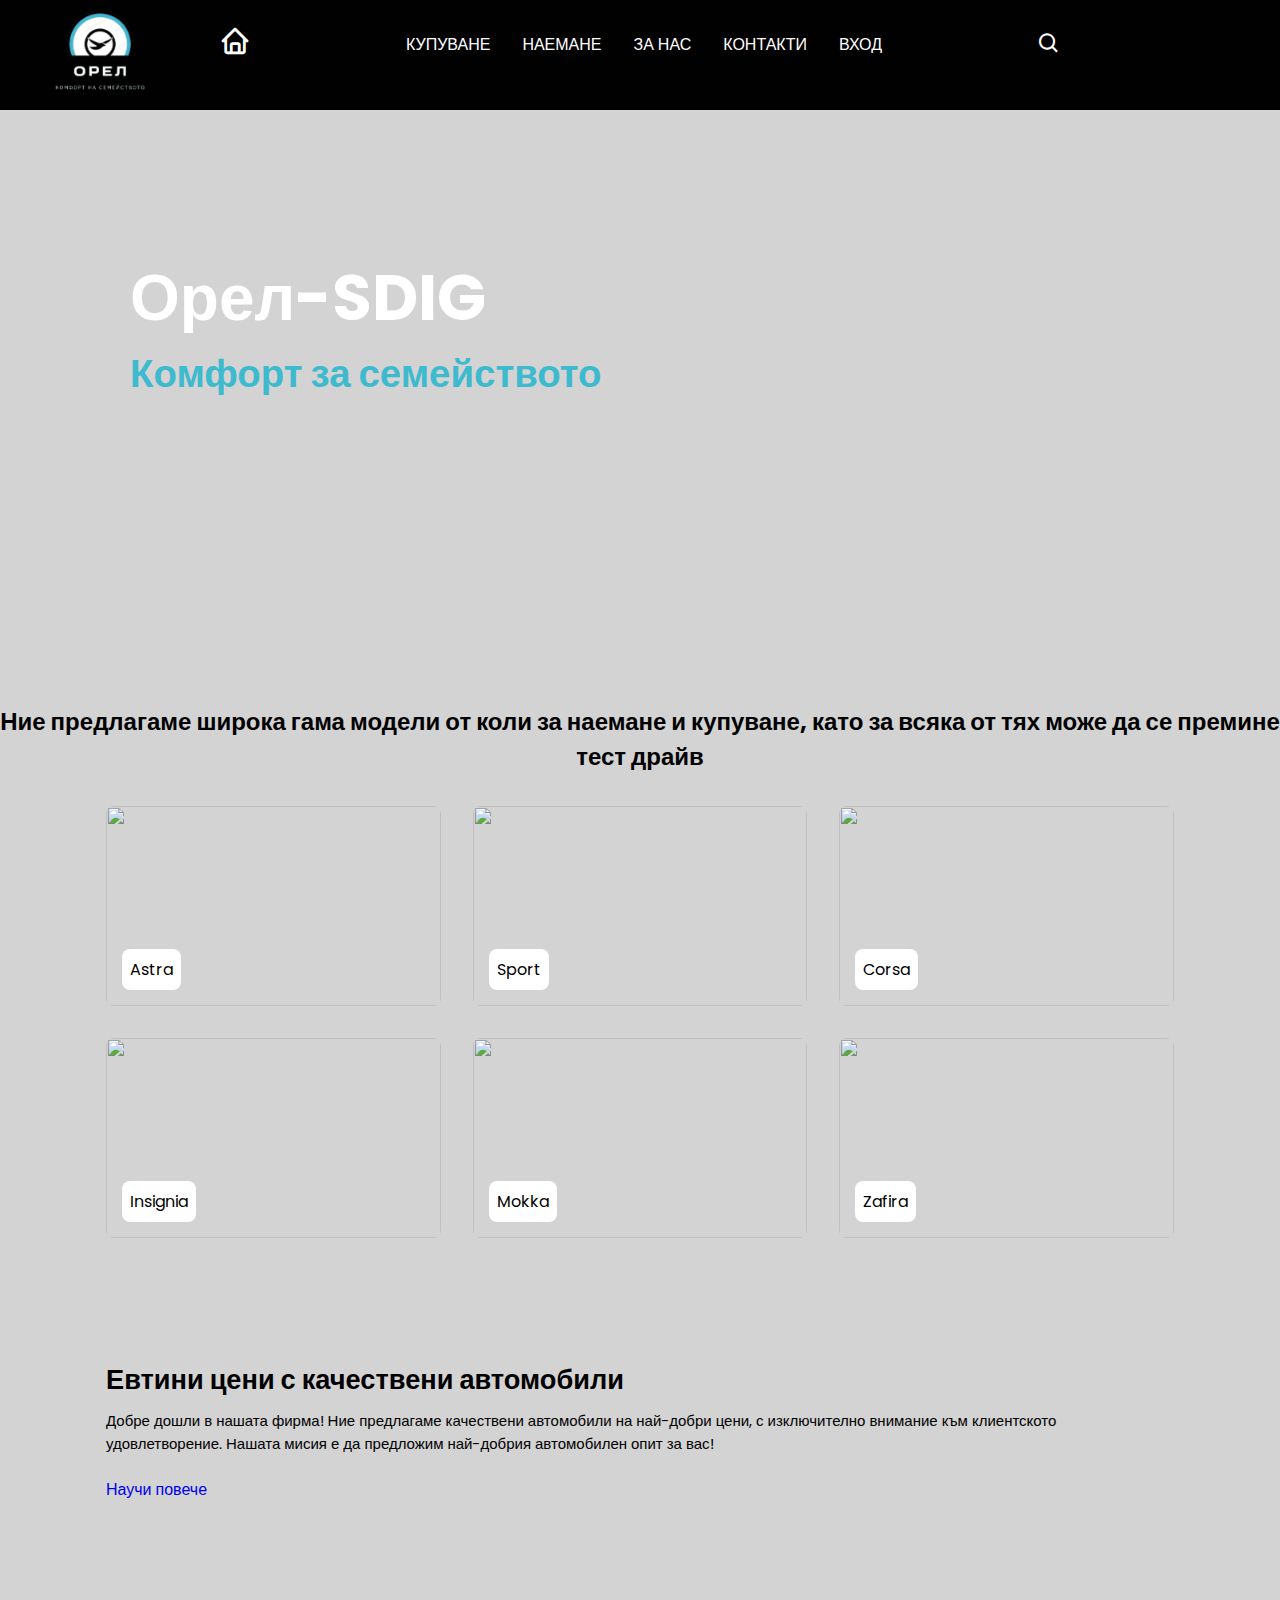
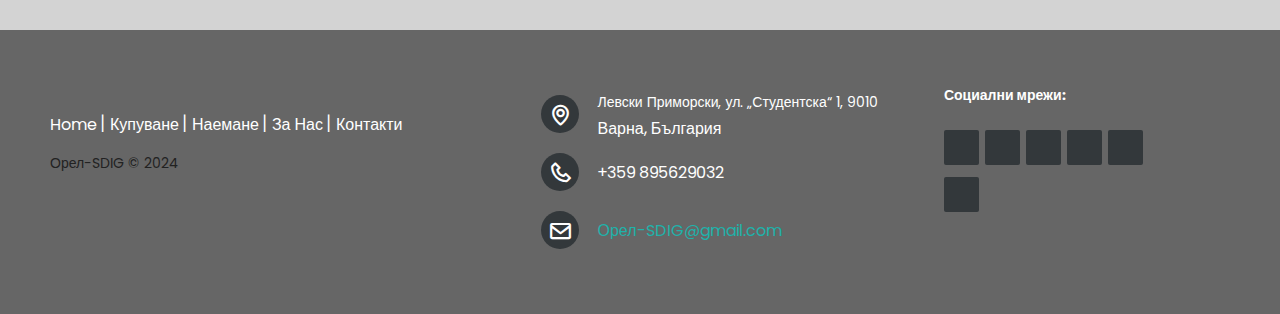
==== index.html @ 62a4a667 "Add files via upload" ====
<!DOCTYPE html> 
<html lang="en">
    <head>
        <meta charset="UTF-8">
        <meta http-equiv="X-Ua-Compatible" content="IE=edge">
        <meta name="viewport" content="width=device-width, initial-scale=1.0">
        <title>Орел-SDIG</title> 
        <!--Link to CSS-->
        <link rel="stylesheet" href="style.css">
        <!-- Box Icons-->
        <link href='https://unpkg.com/boxicons@2.1.4/css/boxicons.min.css' rel='stylesheet'>    </head>
        
    <body>
        
        <!-- Navbar -->
        <header>
            <!-- Nav Container -->
            <div class="nav container">
            <!-- Menu icon -->
            <i class='bx bx-menu' id="menu-icon"></i>
            <!-- Logo -->
            <a href="index.html" class="logo active">
            <i class='bx bx-home' ></i>
            </a>
            <img src="Logo.webp" alt="" id="logo-icon">
            <!-- Nav list -->
            <ul class="navbar">
                <li><a href="Buy.html">Купуване</a></li>
                <li><a href="#cars">Наемане</a></li>
                <li><a href="aboutus.html">За нас</a></li>
                <li><a href="#parts">Контакти</a></li>
                <li><a href="login.html">Вход</a></li>
            </ul>
            <!-- Search icon -->
            <i class='bx bx-search' id="search-icon"></i> 
            <!-- Search box -->
            <div class="search-box container">
                <input type="search" name="" id="" placeholder="Search here...">
            </div>
            </div>
        </header>

        <!-- Home -->
        <section class="home" id="home">
            <div class="home-text">
                <h1>Орел-SDIG <br> </h1>
                <h2><span>Комфорт за семейството</span> </h2>
                <p></p>
                <!--Home Button-->
                
            </div>
            </div>
        </section>
        <!-- Cars Section-->
        <section class="cars" id="cars">
            <div class="heading">
                
                <h2>Ние предлагаме широка гама модели от коли за наемане и купуване, като за всяка от тях може да се премине тест драйв</h2>
                <p></p>
            </div>
            <!--Cars Container-->
            <div class="cars-container container">
                <!--Box 1-->
                <div class="box"> 
                    <img src="img/Astra.jpg" alt="">
                    <h2>Astra</h2>
                </div>
                <!--Box 2-->
                <div class="box"> 
                    <img src="img/Sport.jpg" alt="">
                    <h2>Sport</h2>
                </div>
                <!--Box 3-->
                <div class="box"> 
                    <img src="img/Corsa.jpg" alt="">
                    <h2>Corsa</h2>
                </div>
                <!--Box 4-->
                <div class="box"> 
                    <img src="img/insignia.jpg" alt="">
                    <h2>Insignia</h2>
                </div>
                <!--Box 5-->
                <div class="box"> 
                    <img src="img/Mokka.jpg" alt="">
                    <h2>Mokka</h2>
                </div>
                <!--Box 6-->
                <div class="box"> 
                    <img src="img/Zafira.webp" alt="">
                    <h2>Zafira</h2>
                </div>
            </div>
        </section>
        <!-- About -->
        <section class="about container" id="about">
            <div class="about-img">
                <img src="img/Car1.jpg" alt="">
            </div>
            <div class="about-text">
                <h2>Евтини цени с качествени автомобили</h2>
                <p>Добре дошли в нашата фирма! Ние предлагаме качествени автомобили на най-добри цени, с изключително внимание към клиентското удовлетворение. Нашата мисия е да предложим най-добрия автомобилен опит за вас!</p>
                <!--About Button-->
                <a href="aboutus.html" class="btn">Научи повече</a>
            </div>
        </section>
        <!--Parts Section-->
        <section class="parts" id="parts">
            
            <!-- Parts Container -->
        </section>

        <!-- Footer -->
        <script defer src="https://use.fontawesome.com/releases/v5.15.4/js/all.js" integrity="sha384-rOA1PnstxnOBLzCLMcre8ybwbTmemjzdNlILg8O7z1lUkLXozs4DHonlDtnE7fpc" crossorigin="anonymous"></script>
        <footer class="footer-distributed">
           <div class="footer-left">
               <img src="Logo.webp" alt="" id="logo-icon">
               <p class="footer-links">
                   <a href="#" class="link-1">Home</a>
                   <a href="Buy.html">Купуване</a>
                   <a href="#cars">Наемане</a>
                   <a href="aboutus.html">За Нас</a>
                   <a href="#parts">Контакти</a>              
                 </p>
               <p class="footer-company-name">Орел-SDIG © 2024</p>
           </div>
           <div class="footer-center">
               <div>
                 <i class="bx bx-map"></i>
                 <p><span>Левски Приморски, ул. „Студентска“ 1, 9010</span> Варна, България</p>
               </div>
               <div>
                 <i class="bx bx-phone"></i>
                 <p>+359 895629032</p>
               </div>
               <div>
                 <i class="bx bx-envelope"></i>
                 <p><a href="mailto:support@company.com">Орел-SDIG@gmail.com</a></p>
               </div>
           </div>
           <div class="footer-right">
               <p class="footer-company-about">
                 <span>Социални мрежи:</span>
               </p>
               <div class="footer-icons">
                   <a class="social-button facebook" href="https://www.facebook.com/" target="_blank"><i class="fab fa-facebook-f"></i></a>
                   <a class="social-button twitter" href="https://www.twitter.com/" target="_blank"><i class="fab fa-twitter"></i></a>
                   <a class="social-button linkedin" href="https://www.linkedin.com/" target="_blank"><i class="fab fa-linkedin"></i></a>
                   <a class="social-button tiktok" href="https://www.tiktok.com/" target="_blank"><i class="fab fa-tiktok"></i></a>
                   <a class="social-button youtube" href="https://www.youtube.com/" target="_blank"><i class="fab fa-youtube"></i></a>
                   <a class="social-button instagram" href="https://www.instagram.com/" target="_blank"><i class="fab fa-instagram"></i></a>
               </div>
           </div>
       </footer>


        <!-- Link to JS -->
        <script src="main.js"> </script>
    </body>
</html>
---- style.css ----
/* Googole Fonts*/

@import url('https://fonts.googleapis.com/css2?family=Poppins:wght@300;400;500;600;700&display=swap');
*{
    font-family: "Poppins", sans-serif;
    margin: 0;
    padding: 0;
    scroll-padding-left: 0;
    scroll-behavior: smooth;
    list-style: none;
    text-decoration: none;
    box-sizing: border-box;
}

/* Variables*/

:root{
    --main-color:#d90429 ;
    --text-color: #020102;
    --bg-color: #fff;
    --text2-color: #3EBACE;
}
section{
    padding: 4rem 0 2rem;
}

img{
    width: 100%;
}
body{
    color: var(--bg-color);
    background-color:#D3D3D3;
}
.container{
    max-width: 1068px;
    margin-left: auto;
    margin-right: auto;
}
header{
    display: block;
    width: 100%;
    position: fixed;
    top: 0;
    left: 0;
    z-index: 100;
    background-color: #020102;
    height: 110px;
}
.nav{
    display: flex;
    align-items: center;
    justify-content: space-around;
    padding: 20px 35px;     
}
#menu-icon{
    font-style: 24px;
    cursor: pointer;
    color: var(--text-color);
    display: none;
}
.logo{
    font-size: 2rem;
    font-weight: 700;
    color: var(--bg-color);
}
.navbar{
    display: flex;
    column-gap: 2rem;
}
.navbar a{
    color: var(--bg-color);
    font-size: 1rem;
    text-transform: uppercase;
    font-weight: 500;
}
.navbar a:hover, 
.navbar .active{
    color: var(--text2-color);
    border-bottom: 3px solid var(--text2-color);
}
#search-icon{
    font-size: 24px;
    cursor: pointer;
    color: var(--bg-color);
}
.search-box{
    position: absolute;
    top: 110%;
    right: 0;
    left: 0;
    background: var(--bg-color);
    box-shadow: 4px 4px 20px rgb(15, 54, 55 / 10%);
    border: 1px solid var(--text2-color);
    border-radius: 0.5rem;
    clip-path: circle(0% at 100% 0%);
}
.search-box.active{
    clip-path: circle(144% at 100% 0%);
    transition: 0.4s;
}
.search-box input{
    width: 100%;
    padding: 20px;
    border: none;
    outline: none;
    background: transparent;
    font-size: 1rem;
}
.home{
    max-width: 2000px;
    margin: auto;
    width: 100%;
    min-height: 640px;
    display: flex;
    align-items: center;
    background: url(img/Background3.png);
    background-repeat: no-repeat;
    background-size: cover;
    background-position: center left;
}
.home-text{
    padding-left: 130px;
}
.home-text h1{
    font-size: 4rem;
}
.home-text h2{
    font-size: 2.4rem;
}
.home-text span{
color: var(--text2-color);    
}
.home-text p{
    font-size: 0.938rem;
    font-weight: 300;
    margin: 0.5rem 0 1.2rem;
}

.heading{
    text-align: center;
    color: var(--text-color);
}
.heading span{
    font-weight: 500;
    color: var(--text-color);
}
.heading p{
    font-size: 0.938rem;
    font-weight: 300;
    color: var(--text-color);
}
#logo-icon {
    position: absolute; /* Задаваме абсолютна позиция на логото */
    top: -50px; /* Позиционираме го отгоре на заглавието */
    vertical-align: top;
    left: 0px; /* Оставяме малко разстояние отдясно */
    width: 200px; /* Размер на логото (променете според вашите изисквания) */
    height: auto; /* За да запазите пропорциите на изображението */
}

.cars-container{
    display: flex;
    flex-wrap: wrap;
    gap: 2rem;
    margin-top: 2rem;
}
.cars-container .box{
    flex: 1 1 17rem;
    position: relative;
    height: 200px;
    border-radius: 0.5rem;
    overflow: hidden;

}
.cars-container .box img{
    width: 100%;
    height: 100%;
    object-fit: cover;
    overflow: hidden;
}
.cars-container .box img:hover{
    transform: scale(1.1);
    transition: 0.5s;
}
.cars-container .box h2{
    position: absolute;
    bottom: 1rem;
    left: 1rem;
    font-weight: 400;
    font-size: 1rem;
    background: var(--bg-color);
    padding: 8px;
    border-radius: 0.5rem;
    color: var(--text-color);
}
.cars-container .box:hover h2{
    background: var(--text2-color);
    color: var(--bg-color); 
}

.about{
    display: flex;
    flex-wrap: wrap;
    align-items: center;
    gap: 1.5ram;
}
.about-img{
    flex: 1 1 40rem;
}
.about-text{
    flex: 1 1 30rem;
}
.about-text span{
    font-weight: 500;
    color: var(--text-color);
}
.about-text h2{
    font-size: 1.7rem;
    color: var(--text-color);
}
.about-text p{
    font-size: 0.938rem;
    margin: 0.5rem 0 1.4rem;
    color: var(--text-color);
}
.footer-distributed{
    background: #666;
    box-shadow: 0 1px 1px 0 rgba(0, 0, 0, 0.12);
    box-sizing: border-box;
    width: 100%;
    text-align: left;
    font: bold 16px sans-serif;
    padding: 55px 50px;
  }
  
  .footer-distributed .footer-left,
  .footer-distributed .footer-center,
  .footer-distributed .footer-right{
    display: inline-block;
    vertical-align: top;
  }
  
  /* Footer left */
  
  .footer-distributed .footer-left{
    width: 40%;
  }
  
  /* The company logo */
  
  .footer-distributed h3{
    color:  #ffffff;
    font: normal 36px 'Open Sans', cursive;
    margin: 0;
  }
  
  .footer-distributed h3 span{
    color:  lightseagreen;
  }
  
  /* Footer links */
  
  .footer-distributed .footer-links{
    color:  #ffffff;
    margin: 20px 0 12px;
    padding: 0;
  }
  
  .footer-distributed .footer-links a{
    display:inline-block;
    line-height: 1.8;
    font-weight:400;
    text-decoration: none;
    color:  inherit;
  }
  
  .footer-distributed .footer-company-name{
    color:  #222;
    font-size: 14px;
    font-weight: normal;
    margin: 0;
  }
  
  /* Footer Center */
  
  .footer-distributed .footer-center{
    width: 35%;
  }
  
  .footer-distributed .footer-center i{
    background-color:  #33383b;
    color: #ffffff;
    font-size: 25px;
    width: 38px;
    height: 38px;
    border-radius: 50%;
    text-align: center;
    line-height: 42px;
    margin: 10px 15px;
    vertical-align: middle;
  }
  
  .footer-distributed .footer-center i.fa-envelope{
    font-size: 17px;
    line-height: 38px;
  }
  
  .footer-distributed .footer-center p{
    display: inline-block;
    color: #ffffff;
    font-weight:400;
    vertical-align: middle;
    margin:0;
  }
  
  .footer-distributed .footer-center p span{
    display:block;
    font-weight: normal;
    font-size:14px;
    line-height:2;
  }
  
  .footer-distributed .footer-center p a{
    color:  lightseagreen;
    text-decoration: none;;
  }
  
  .footer-distributed .footer-links a:before {
    content: "|";
    font-weight:300;
    font-size: 20px;
    left: 0;
    color: #fff;
    display: inline-block;
    padding-right: 5px;
  }
  
  .footer-distributed .footer-links .link-1:before {
    content: none;
  }
  
  /* Footer Right */
  
  .footer-distributed .footer-right{
    width: 20%;
  }
  
  .footer-distributed .footer-company-about{
    line-height: 20px;
    color:  #92999f;
    font-size: 13px;
    font-weight: normal;
    margin: 0;
  }
  
  .footer-distributed .footer-company-about span{
    display: block;
    color:  #ffffff;
    font-size: 14px;
    font-weight: bold;
    margin-bottom: 20px;
  }
  
  .footer-distributed .footer-icons{
    margin-top: 25px;
  }
  
  .footer-distributed .footer-icons a{
    display: inline-block;
    width: 35px;
    height: 35px;
    cursor: pointer;
    background-color:  #33383b;
    border-radius: 2px;
  
    font-size: 20px;
    color: #ffffff;
    text-align: center;
    line-height: 35px;
  
    margin-right: 3px;
    margin-bottom: 5px;
  }
  
  /* If you don't want the footer to be responsive, remove these media queries */
  
  @media (max-width: 880px) {
  
    .footer-distributed{
      font: bold 14px sans-serif;
    }
  
    .footer-distributed .footer-left,
    .footer-distributed .footer-center,
    .footer-distributed .footer-right{
      display: block;
      width: 100%;
      margin-bottom: 40px;
      text-align: center;
    }
  
    .footer-distributed .footer-center i{
      margin-left: 0;
    }
  
  }

.contact-info,
.quick-links {
    flex: 1;
}

.contact-info h3,
.quick-links h3 {
    margin-bottom: 20px;
}

.quick-links ul {
    list-style: none;
    padding: 0;
}

.quick-links ul li {
    margin-bottom: 10px;
}

.quick-links ul li a {
    color: #fff;
    text-decoration: none;
}

.quick-links ul li a:hover {
    text-decoration: underline;
}

/* Стилове за изравняване на текста с иконите */
.contact-info h3,
.contact-info p {
    display: flex; /* Използваме flex контейнер */
    align-items: center; /* Центрираме съдържанието вертикално */
}

.contact-info h3 i,
.contact-info p i {
    margin-right: 5px; /* Разстояние между иконата и текста */
    color: #fff; /* Цвят на иконата */
    font-size: 20px; /* Размер на иконата */
}
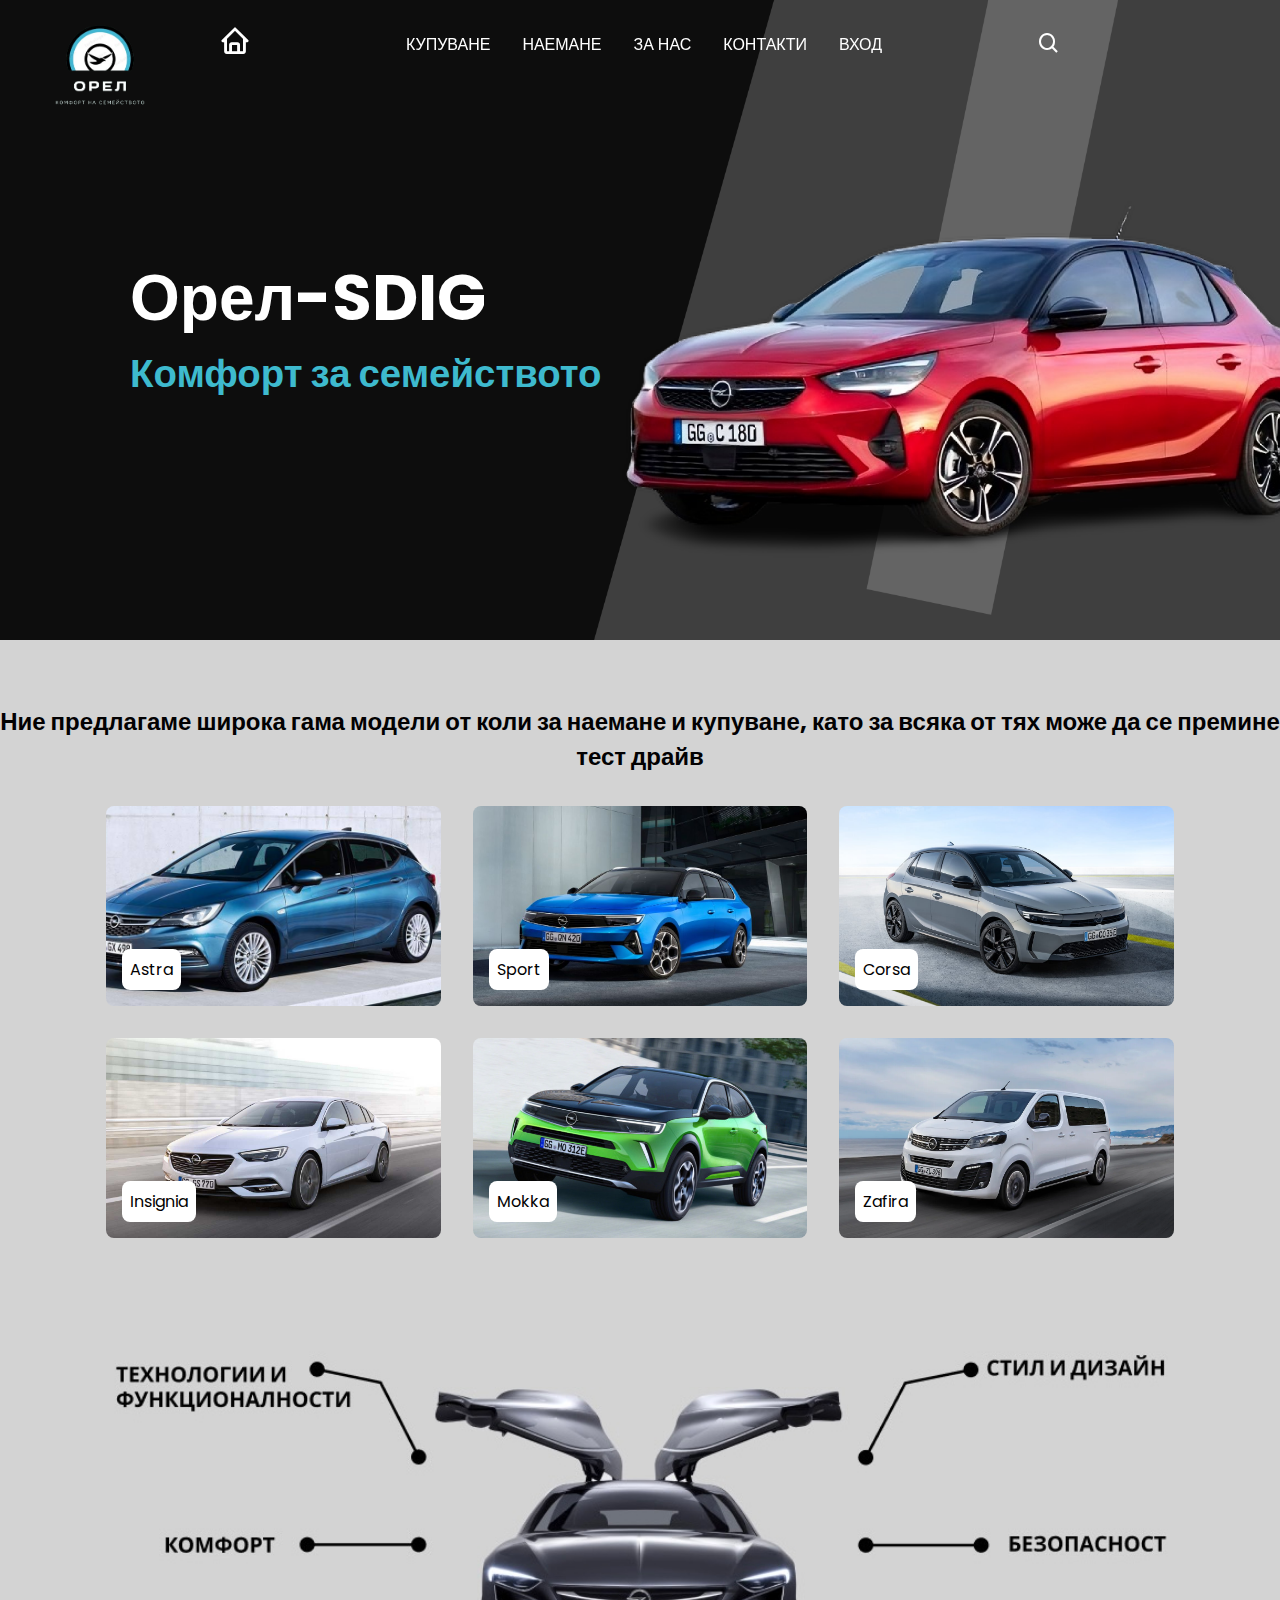
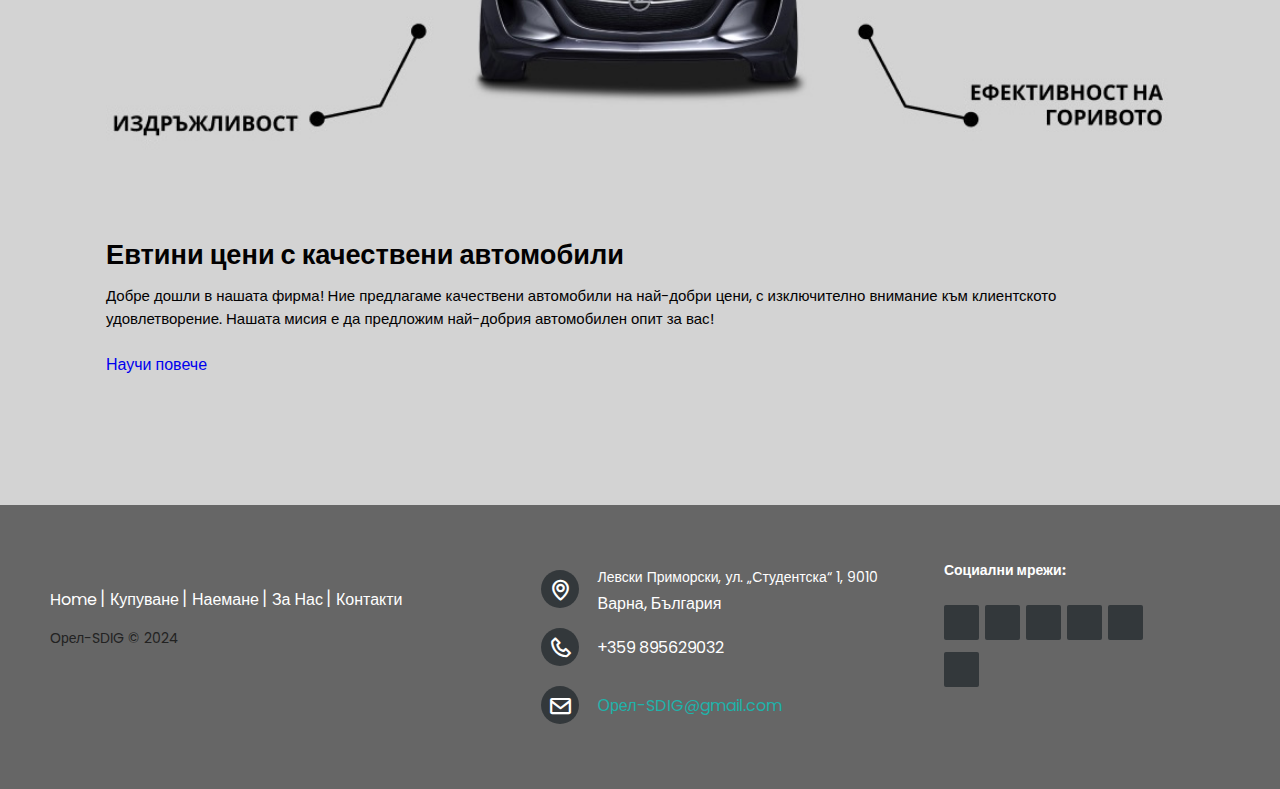
==== commit f6bae6ad: "Add files via upload" ====
--- a/index.html
+++ b/index.html
@@ -3,7 +3,7 @@
     <head>
         <meta charset="UTF-8">
         <meta http-equiv="X-Ua-Compatible" content="IE=edge">
-        <meta name="viewport" content="width=device-width, initial-scale=1.0">
+        <meta name="viewpoint" content="width=device-width, initial-scale=1.0">
         <title>Орел-SDIG</title> 
         <!--Link to CSS-->
         <link rel="stylesheet" href="style.css">
@@ -19,18 +19,26 @@
             <!-- Menu icon -->
             <i class='bx bx-menu' id="menu-icon"></i>
             <!-- Logo -->
-            <a href="index.html" class="logo active">
+            <a href="index.html" class="logo active" id="house">
             <i class='bx bx-home' ></i>
             </a>
-            <img src="Logo.webp" alt="" id="logo-icon">
+            <img src="img/Logo.webp" alt="" id="logo-icon">
             <!-- Nav list -->
-            <ul class="navbar">
-                <li><a href="Buy.html">Купуване</a></li>
-                <li><a href="#cars">Наемане</a></li>
+            <ul class="navbar" id="navbar">
+                <li><a href="buy.html">Купуване</a></li>
+                <li><a href="rent.html">Наемане</a></li>
+                <li><a href="aboutus.html">За нас</a></li>
+                <li><a href="contact.html">Контакти</a></li>
+                <li><a href="login.html">Вход</a></li>
+            </ul>
+            <div id="menu-overlay"><ul>
+                <li><a href="buy.html">Купуване</a></li>
+                <li><a href="rent.html">Наемане</a></li>
                 <li><a href="aboutus.html">За нас</a></li>
                 <li><a href="#parts">Контакти</a></li>
                 <li><a href="login.html">Вход</a></li>
-            </ul>
+            </ul></div>
+
             <!-- Search icon -->
             <i class='bx bx-search' id="search-icon"></i> 
             <!-- Search box -->
@@ -39,7 +47,6 @@
             </div>
             </div>
         </header>
-
         <!-- Home -->
         <section class="home" id="home">
             <div class="home-text">
@@ -101,7 +108,7 @@
                 <h2>Евтини цени с качествени автомобили</h2>
                 <p>Добре дошли в нашата фирма! Ние предлагаме качествени автомобили на най-добри цени, с изключително внимание към клиентското удовлетворение. Нашата мисия е да предложим най-добрия автомобилен опит за вас!</p>
                 <!--About Button-->
-                <a href="aboutus.html" class="btn">Научи повече</a>
+                <a href="#" class="btn">Научи повече</a>
             </div>
         </section>
         <!--Parts Section-->
@@ -109,51 +116,48 @@
             
             <!-- Parts Container -->
         </section>
-
-        <!-- Footer -->
-        <script defer src="https://use.fontawesome.com/releases/v5.15.4/js/all.js" integrity="sha384-rOA1PnstxnOBLzCLMcre8ybwbTmemjzdNlILg8O7z1lUkLXozs4DHonlDtnE7fpc" crossorigin="anonymous"></script>
-        <footer class="footer-distributed">
-           <div class="footer-left">
-               <img src="Logo.webp" alt="" id="logo-icon">
-               <p class="footer-links">
-                   <a href="#" class="link-1">Home</a>
-                   <a href="Buy.html">Купуване</a>
-                   <a href="#cars">Наемане</a>
-                   <a href="aboutus.html">За Нас</a>
-                   <a href="#parts">Контакти</a>              
-                 </p>
-               <p class="footer-company-name">Орел-SDIG © 2024</p>
-           </div>
-           <div class="footer-center">
-               <div>
-                 <i class="bx bx-map"></i>
-                 <p><span>Левски Приморски, ул. „Студентска“ 1, 9010</span> Варна, България</p>
-               </div>
-               <div>
-                 <i class="bx bx-phone"></i>
-                 <p>+359 895629032</p>
-               </div>
-               <div>
-                 <i class="bx bx-envelope"></i>
-                 <p><a href="mailto:support@company.com">Орел-SDIG@gmail.com</a></p>
-               </div>
-           </div>
-           <div class="footer-right">
-               <p class="footer-company-about">
-                 <span>Социални мрежи:</span>
-               </p>
-               <div class="footer-icons">
-                   <a class="social-button facebook" href="https://www.facebook.com/" target="_blank"><i class="fab fa-facebook-f"></i></a>
-                   <a class="social-button twitter" href="https://www.twitter.com/" target="_blank"><i class="fab fa-twitter"></i></a>
-                   <a class="social-button linkedin" href="https://www.linkedin.com/" target="_blank"><i class="fab fa-linkedin"></i></a>
-                   <a class="social-button tiktok" href="https://www.tiktok.com/" target="_blank"><i class="fab fa-tiktok"></i></a>
-                   <a class="social-button youtube" href="https://www.youtube.com/" target="_blank"><i class="fab fa-youtube"></i></a>
-                   <a class="social-button instagram" href="https://www.instagram.com/" target="_blank"><i class="fab fa-instagram"></i></a>
-               </div>
-           </div>
-       </footer>
-
-
+         <!-- Footer -->
+ <script defer src="https://use.fontawesome.com/releases/v5.15.4/js/all.js" integrity="sha384-rOA1PnstxnOBLzCLMcre8ybwbTmemjzdNlILg8O7z1lUkLXozs4DHonlDtnE7fpc" crossorigin="anonymous"></script>
+ <footer class="footer-distributed">
+    <div class="footer-left">
+        <img src="Logo.webp" alt="" id="logo-icon">
+        <p class="footer-links">
+            <a href="#" class="link-1">Home</a>
+            <a href="Buy.html">Купуване</a>
+            <a href="#cars">Наемане</a>
+            <a href="aboutus.html">За Нас</a>
+            <a href="#parts">Контакти</a>              
+          </p>
+        <p class="footer-company-name">Орел-SDIG © 2024</p>
+    </div>
+    <div class="footer-center">
+        <div>
+          <i class="bx bx-map"></i>
+          <p><span>Левски Приморски, ул. „Студентска“ 1, 9010</span> Варна, България</p>
+        </div>
+        <div>
+          <i class="bx bx-phone"></i>
+          <p>+359 895629032</p>
+        </div>
+        <div>
+          <i class="bx bx-envelope"></i>
+          <p><a href="mailto:support@company.com">Орел-SDIG@gmail.com</a></p>
+        </div>
+    </div>
+    <div class="footer-right">
+        <p class="footer-company-about">
+          <span>Социални мрежи:</span>
+        </p>
+        <div class="footer-icons">
+            <a class="social-button facebook" href="https://www.facebook.com/" target="_blank"><i class="fab fa-facebook-f"></i></a>
+            <a class="social-button twitter" href="https://www.twitter.com/" target="_blank"><i class="fab fa-twitter"></i></a>
+            <a class="social-button linkedin" href="https://www.linkedin.com/" target="_blank"><i class="fab fa-linkedin"></i></a>
+            <a class="social-button tiktok" href="https://www.tiktok.com/" target="_blank"><i class="fab fa-tiktok"></i></a>
+            <a class="social-button youtube" href="https://www.youtube.com/" target="_blank"><i class="fab fa-youtube"></i></a>
+            <a class="social-button instagram" href="https://www.instagram.com/" target="_blank"><i class="fab fa-instagram"></i></a>
+        </div>
+    </div>
+</footer>
         <!-- Link to JS -->
         <script src="main.js"> </script>
     </body>
--- a/style.css
+++ b/style.css
@@ -1,7 +1,8 @@
 /* Googole Fonts*/
 
 @import url('https://fonts.googleapis.com/css2?family=Poppins:wght@300;400;500;600;700&display=swap');
-*{
+
+* {
     font-family: "Poppins", sans-serif;
     margin: 0;
     padding: 0;
@@ -14,76 +15,86 @@
 
 /* Variables*/
 
-:root{
-    --main-color:#d90429 ;
+:root {
+    --main-color: #d90429;
     --text-color: #020102;
     --bg-color: #fff;
     --text2-color: #3EBACE;
 }
-section{
+
+section {
     padding: 4rem 0 2rem;
 }
 
-img{
-    width: 100%;
-}
-body{
+img {
+    width: 100%;
+}
+
+body {
     color: var(--bg-color);
-    background-color:#D3D3D3;
-}
-.container{
+    background-color: #D3D3D3;
+}
+
+.container {
     max-width: 1068px;
     margin-left: auto;
     margin-right: auto;
 }
-header{
+
+header {
     display: block;
     width: 100%;
     position: fixed;
     top: 0;
     left: 0;
     z-index: 100;
-    background-color: #020102;
-    height: 110px;
-}
-.nav{
+}
+
+.nav {
     display: flex;
     align-items: center;
     justify-content: space-around;
-    padding: 20px 35px;     
-}
-#menu-icon{
+    padding: 20px 35px;
+}
+
+#menu-icon {
     font-style: 24px;
     cursor: pointer;
     color: var(--text-color);
     display: none;
 }
-.logo{
+
+.logo {
     font-size: 2rem;
     font-weight: 700;
     color: var(--bg-color);
 }
-.navbar{
+
+.navbar {
     display: flex;
     column-gap: 2rem;
 }
-.navbar a{
+
+.navbar a {
     color: var(--bg-color);
     font-size: 1rem;
     text-transform: uppercase;
     font-weight: 500;
 }
-.navbar a:hover, 
-.navbar .active{
+
+.navbar a:hover,
+.navbar .active {
     color: var(--text2-color);
     border-bottom: 3px solid var(--text2-color);
 }
-#search-icon{
+
+#search-icon {
     font-size: 24px;
     cursor: pointer;
     color: var(--bg-color);
 }
-.search-box{
+
+.search-box {
     position: absolute;
     top: 110%;
     right: 0;
@@ -94,11 +105,13 @@
     border-radius: 0.5rem;
     clip-path: circle(0% at 100% 0%);
 }
-.search-box.active{
+
+.search-box.active {
     clip-path: circle(144% at 100% 0%);
     transition: 0.4s;
 }
-.search-box input{
+
+.search-box input {
     width: 100%;
     padding: 20px;
     border: none;
@@ -106,8 +119,9 @@
     background: transparent;
     font-size: 1rem;
 }
-.home{
-    max-width: 2000px;
+
+.home {
+    max-width: 2500px;
     margin: auto;
     width: 100%;
     min-height: 640px;
@@ -118,53 +132,67 @@
     background-size: cover;
     background-position: center left;
 }
-.home-text{
+
+.home-text {
     padding-left: 130px;
 }
-.home-text h1{
+
+.home-text h1 {
     font-size: 4rem;
 }
-.home-text h2{
+
+.home-text h2 {
     font-size: 2.4rem;
 }
-.home-text span{
-color: var(--text2-color);    
-}
-.home-text p{
+
+.home-text span {
+    color: var(--text2-color);
+}
+
+.home-text p {
     font-size: 0.938rem;
     font-weight: 300;
     margin: 0.5rem 0 1.2rem;
 }
 
-.heading{
+.heading {
     text-align: center;
     color: var(--text-color);
 }
-.heading span{
+
+.heading span {
     font-weight: 500;
     color: var(--text-color);
 }
-.heading p{
+
+.heading p {
     font-size: 0.938rem;
     font-weight: 300;
     color: var(--text-color);
 }
+
 #logo-icon {
-    position: absolute; /* Задаваме абсолютна позиция на логото */
-    top: -50px; /* Позиционираме го отгоре на заглавието */
+    position: absolute;
+    /* Задаваме абсолютна позиция на логото */
+    top: -35px;
+    /* Позиционираме го отгоре на заглавието */
     vertical-align: top;
-    left: 0px; /* Оставяме малко разстояние отдясно */
-    width: 200px; /* Размер на логото (променете според вашите изисквания) */
-    height: auto; /* За да запазите пропорциите на изображението */
-}
-
-.cars-container{
+    left: 0px;
+    /* Оставяме малко разстояние отдясно */
+    width: 200px;
+    /* Размер на логото (променете според вашите изисквания) */
+    height: auto;
+    /* За да запазите пропорциите на изображението */
+}
+
+.cars-container {
     display: flex;
     flex-wrap: wrap;
     gap: 2rem;
     margin-top: 2rem;
 }
-.cars-container .box{
+
+.cars-container .box {
     flex: 1 1 17rem;
     position: relative;
     height: 200px;
@@ -172,17 +200,20 @@
     overflow: hidden;
 
 }
-.cars-container .box img{
+
+.cars-container .box img {
     width: 100%;
     height: 100%;
     object-fit: cover;
     overflow: hidden;
 }
-.cars-container .box img:hover{
+
+.cars-container .box img:hover {
     transform: scale(1.1);
     transition: 0.5s;
 }
-.cars-container .box h2{
+
+.cars-container .box h2 {
     position: absolute;
     bottom: 1rem;
     left: 1rem;
@@ -193,36 +224,111 @@
     border-radius: 0.5rem;
     color: var(--text-color);
 }
-.cars-container .box:hover h2{
+
+.cars-container .box:hover h2 {
     background: var(--text2-color);
-    color: var(--bg-color); 
-}
-
-.about{
+    color: var(--bg-color);
+}
+
+.about {
     display: flex;
     flex-wrap: wrap;
     align-items: center;
     gap: 1.5ram;
 }
-.about-img{
+
+.about-img {
     flex: 1 1 40rem;
 }
-.about-text{
+
+.about-text {
     flex: 1 1 30rem;
 }
-.about-text span{
+
+.about-text span {
     font-weight: 500;
     color: var(--text-color);
 }
-.about-text h2{
+
+.about-text h2 {
     font-size: 1.7rem;
     color: var(--text-color);
 }
-.about-text p{
+
+.about-text p {
     font-size: 0.938rem;
     margin: 0.5rem 0 1.4rem;
     color: var(--text-color);
 }
+
+/* Media query for screens smaller than 768px */
+@media only screen and (max-width: 768px) {
+    .nav {
+        flex-direction: column;
+        /* Change flex direction to column */
+        align-items: center;
+        /* Center items vertically */
+        text-align: center;
+        /* Center text horizontally */
+        padding: 20px;
+        /* Adjust padding */
+    }
+
+    .navbar {
+        display: none;
+        /* Hide menu links */
+    }
+
+    #menu-icon {
+        display: block;
+        /* Display menu icon */
+        font-size: 32px;
+        /* Set size of menu icon */
+        cursor: pointer;
+        /* Change cursor to pointer */
+        color: white;
+        /* Set color of menu icon */
+        justify-content: right;
+    }
+
+    .logo {
+        margin-bottom: 1rem;
+        /* Add margin below logo */
+    }
+
+    .search-box {
+        top: 100%;
+        /* Adjust search box position */
+    }
+
+    /* Hide home and search icons */
+    #house,
+    #search-icon {
+        display: none;
+    }
+
+    #menu-icon.active+.navbar,
+    #menu-overlay.active {
+        display: block;
+    }
+
+}
+
+/* Hamburger menu overlay */
+#menu-overlay {
+    display: none;
+    position: fixed;
+    text-align: right;
+    top: 0;
+    left: 0;
+    width: 100%;
+    height: 100%;
+    background-color: rgba(255, 255, 255, 0.5);
+    /* Semi-transparent black overlay */
+    z-index: 99;
+    /* Ensure the overlay is above other content */
+}
+/**/
 .footer-distributed{
     background: #666;
     box-shadow: 0 1px 1px 0 rgba(0, 0, 0, 0.12);
@@ -241,13 +347,11 @@
   }
   
   /* Footer left */
-  
   .footer-distributed .footer-left{
     width: 40%;
   }
   
   /* The company logo */
-  
   .footer-distributed h3{
     color:  #ffffff;
     font: normal 36px 'Open Sans', cursive;
@@ -259,7 +363,6 @@
   }
   
   /* Footer links */
-  
   .footer-distributed .footer-links{
     color:  #ffffff;
     margin: 20px 0 12px;
@@ -372,7 +475,7 @@
     cursor: pointer;
     background-color:  #33383b;
     border-radius: 2px;
-  
+  /**/
     font-size: 20px;
     color: #ffffff;
     text-align: center;
@@ -445,4 +548,5 @@
     margin-right: 5px; /* Разстояние между иконата и текста */
     color: #fff; /* Цвят на иконата */
     font-size: 20px; /* Размер на иконата */
-}+}
+
